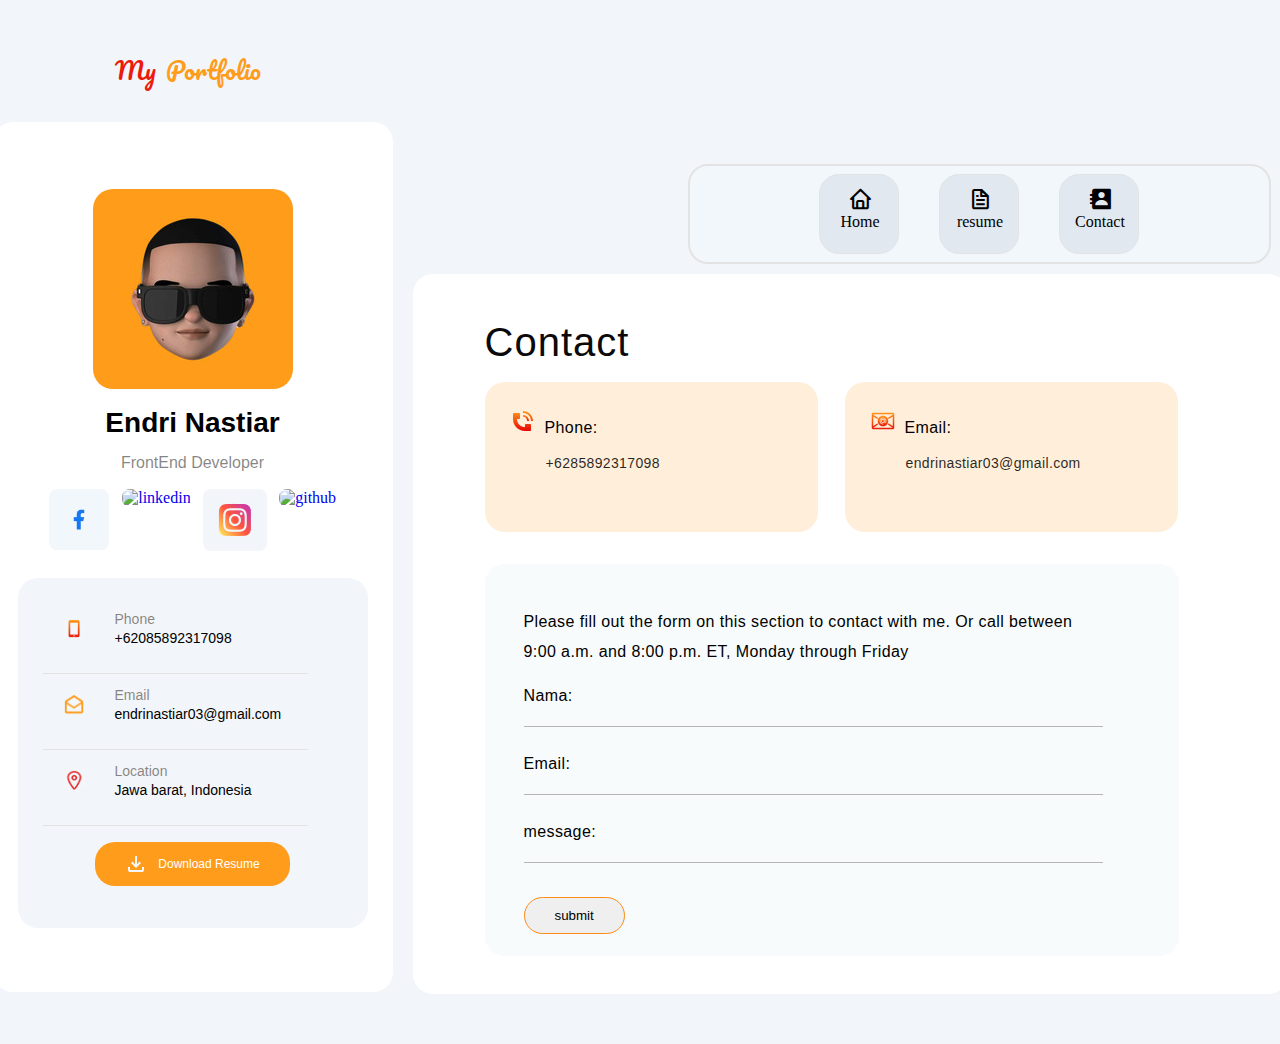
==== contact.html @ 96a0097b "all/clear" ====
<!DOCTYPE html>
<html lang="en">
<head>
    <meta charset="UTF-8">
    <meta name="viewport" content="width=device-width, initial-scale=1.0">
    <title>Endri Nastiar</title>

    <link href='https://unpkg.com/boxicons@2.1.4/css/boxicons.min.css' rel='stylesheet'>

    <link rel="preconnect" href="https://fonts.googleapis.com">
    <link rel="preconnect" href="https://fonts.gstatic.com" crossorigin>
    <link href="https://fonts.googleapis.com/css2?family=Pacifico&display=swap" rel="stylesheet">

    <link rel="stylesheet" href="style.css">
</head>
<body>
    <header class="head">
        <h1 class="logo">My<span>Portfolio</span></h1>
    </header>




    <main>
        <aside class="sidebar">
            <div class="sidebar-content">
                <figure class="profile-images">
                    <img class="my-images" src="./assets/images/my-avatar.jpg" alt="Endri Nastiar">
                </figure>

                <button class="info-button">Show Contact</button>


                <div class="info-content">
                    <h1 class="nama">Endri Nastiar</h1>
                    <p class="tittle">FrontEnd Developer</p>

                    <div class="sosmed-icon">
                        <a href="#"><img src="./assets/images/face.png" alt="facebook"></a>
                        <a href="#"><img src="./assets/images/linkedin.png" alt="linkedin"></a>
                        <a href="#"><img src="./assets/images/instagram1.png" alt="twitter"></a>
                        <a href="#"><img src="./assets/images/github.png" alt="github"></a>
                    </div>




                    <div class="sidebar-info">
                        <div class="contact-card">
                            <div class="contact-icon">
                                <img src="./assets/images/phone-icon.png" alt="phone">
                            </div>

                            <div class="contact-tittle">
                                <span>Phone</span>
                                <h5>+62085892317098</h5>
                            </div>
                        </div>



                        <div class="contact-card">
                            <div class="contact-icon">
                                <img src="./assets/images/email-icon.png" alt="email">
                            </div>

                            <div class="contact-tittle">
                                <span>Email</span>
                                <h5>endrinastiar03@gmail.com</h5>
                            </div>
                        </div>


                        <div class="contact-card">
                            <div class="contact-icon">
                                <img src="./assets/images/location-icon.png" alt="location">
                            </div>

                            <div class="contact-tittle">
                                <span>Location</span>
                                <h5>Jawa barat, Indonesia </h5>
                            </div>
                        </div>

                        <button class="sidebar-button"><img src="./assets/images/download.svg" alt="">Download
                            Resume</button>

                    </div>
                </div>
            </div>
        </aside>






        <div class="main-content">



            <nav class="navbar active">
                <div class="navbar-button">
                    <div class="navbar-item active">
                        <a href="index.html" class="navbar-link active">
                            <div class="nav-img"><i class='bx bx-home bx-sm'></i>Home</div>
                           
                        </a>
                    </div>
                    <div class="navbar-item">
                        <a href="resume.html" class="navbar-link">
                            <div class="nav-img"><i class='bx bx-file bx-sm'></i>resume</div>
                        </a>
                    </div>
                    <div class="navbar-item" class="navbar-link">
                        <a href="contact.html" class="navbar-link">
                            <div class="nav-img"><i class='bx bxs-contact bx-sm'></i>Contact</div>
                          </a>
                        
                    </div>
                </div>
            </nav>


           


            <section class="section-contact" id="contact">
                <div class="contact">
                    <div class="contact-all">
                        <h2 class="contact-head">Contact</h2>


                        <div class="contact-content">
                            <div class="contact-no-email">
                                <div class="contact-info">
                                    <h3 class="contact-tittle"><img src="./assets/images/number.svg" alt="">Phone:</h3>
                                    <p>+6285892317098</p>
                                </div>
                                <div class="contact-info">
                                    <h3 class="contact-tittle"><img src="./assets/images/contact-email.svg" alt="">Email:</h3>
                                    <p>endrinastiar03@gmail.com</p>
                                </div>
                            </div>
                        </div>
                        <div class="k-form">
                            <div class="contact-form">
                            <p>Please fill out the form on this section to contact with me. Or call between 9:00 a.m. and 8:00 p.m. ET, Monday through Friday</p>
                                <div class="formulir">
                                <p>Nama: </p>
                                <input class="form-input" type="text" name=""  id="">
                               
                                </div>
                                <div class="formulir">
                                    <p>Email: </p>
                                    <input class="form-input" type="text" name=""  id="">
                                   
                                    </div>
                                    <div class="formulir">
                                        <p>message: </p>
                                        <input class="form-input" type="text" name=""  id="">
                                     </div>

                                     <div class="but">
                                     <button class="submit">submit</button>
                                    </div>
                            </div>
                        </div>

                    </div>
                    
                </div>
            </section>
        </div>
    </main>

</body>
</html>
---- style.css ----
:root {

    /* color */

    --bg: #f2f5f9;
    --primary: #ff9c1a;
    --second: #ec1b09;
    --bgwhite: #fff;
    --abu: #E3E3E3;
    --title: #0B090980;




    /* font */

    --ff--poppins: 'poppins', sans-serif;
    --ff--raleway: 'raleway', sans-serif;

}

* {
    margin: 0;
    padding: 0;
    top: 0;
    box-sizing: border-box;
    outline: none;
    border: none;
    text-decoration: none;
}


body {
    background: var(--bg);
}

.head {
    display: flex;
    height: 104px;
    justify-content: space-between;
    align-items: center;
    flex-shrink: 0;
    margin: 18px 115px 0px;
    padding: 44px 0px;
}

.logo {
    display: flex;
    padding: 20px 0px;
    align-items: center;
    gap: 10px;
    font-size: 24px;
    font-weight: 400;
    line-height: normal;
    font-style: normal;
    font-family: pacifico;
    color: var(--second);
}

.head span {
    color: var(--primary);

}

main {
    margin-inline: auto;
    display: flex;
    justify-content: center;
    align-items: stretch;
    gap: 20px;
    margin-bottom: 50px;
    margin-left: 100px;
    margin-right: 100px;
}

/* SIDEBAR */
.info-button {
    display: none;
}

.sidebar {
    display: flex;
    background: var(--bgwhite);
    width: 400px;
    padding: 64px;
    border-radius: 20px;
    height: 870px;
    position: relative;
    justify-content: flex-start;
    align-items: center;
    flex-direction: column;
}

.profile-images {
    text-align: center;
}

.profile-images img {
    border-radius: 20px;
    margin-top: 3px;
    height: 200px;
}

.info-content {
    display: flex;
    flex-direction: column;
    justify-content: flex-start;
    align-items: center;
    width: 100%;
}

.info-content .nama {
    font-size: 28px;
    padding-top: 14px;
    font-family: var(--ff--raleway);
    font-style: normal;
}

.info-content .tittle {
    color: rgba(11, 9, 9, 0.50);
    font-family: var(--ff--raleway);
    font-size: 16px;
    padding: 4px 0px;
    line-height: 40px;
    font-weight: 500;

}


.sosmed-icon {
    display: inline-flex;
    align-items: flex-start;
    gap: 9px;
    margin-bottom: 22px;
}

.sosmed-icon a {
    padding: 1.65px;
    flex-direction: column;
    align-items: start;
    gap: 8px;
}

.sosmed-icon a img {
    border-radius: 8px;
}

.sidebar-info {
    background: var(--bg);
    padding: 20px 25px;
    border-radius: 20px;
    width: 350px;
    height: 350px;
    flex-shrink: 0;

}

.contact-card {
    display: inline-flex;
    align-items: center;
    gap: 10px;
    width: 265px;
    border-bottom: 1px solid var(--abu);
    align-items: center;
    padding-bottom: 14px;
}

.contact-icon {
    padding: 20px;
    display: flex;
    align-items: flex-start;
    gap: 10px;

}

.contact-icon img {
    width: 22px;
    height: 21px;
}

.contact-tittle {
    padding: 5px 0px;
    display: flex;
    flex-direction: column;
    align-items: flex-start;

}

.contact-tittle span {
    color: rgba(26, 16, 3, 0.50);
    font-family: var(--ff--raleway);
    font-size: 14px;
    font-style: normal;
}

.contact-tittle h5 {
    color: #000;
    font-family: var(--ff--raleway);
    font-size: 14px;
    font-style: normal;
    font-weight: 540;
    line-height: 20px;
}



.sidebar-button {
    display: inline-flex;
    padding: 10px 20px;
    justify-content: center;
    align-items: center;
    gap: 10px;
    border-radius: 20px;
    background: #FF9C1B;
    color: var(--bgwhite);
    margin: 16px 52px;
    border: none;
    font-size: 12px;
    width: 65%;
}


/* NAVBAR        */
.main-content {}

.navbar {
    position: absolute;
    background: #F2F7FC;
    width: 583px;
    height: 100px;
    display: flex;
    justify-content: center;
    align-items: center;
    margin-top: 164px;
    margin-left: 275px;
    border-radius: 20px;
    border: 2px solid var(--abu);

}







.navbar-button {
    display: flex;
    gap: 40px;
    justify-content: center;
    align-items: center;
    text-align: center;

}

.navbar-item {
    height: 80px;
    width: 80px;
    border-radius: 20px;
    background: #E1E8EF;
    border: 1px solid var(--abu);
    row-gap: 25rem;
    text-align: center;
}


.nav-img {
    display: flex;
    flex-direction: column;
    height: 80px;
    width: 80px;
    padding-top: 13px;
    text-align: center;
    color: #000;
}


.nav-img:hover {
    color: var(--bgwhite);
}


.navbar-item:hover {
    background: var(--primary);
}







.section-home {
    justify-content: center;
    align-items: center;
    width: 875px;

    display: block;

}

.homeee {
    height: 720px;
    background: var(--bgwhite);
    border-radius: 20px;

}


.home {
    padding-left: 73px;
    padding-right: 65px;
    
    margin-top: 152px;

}

.home-tittle {
    color: #0B0909;
    font-family: var(--ff--poppins);
    font-size: 40px;
    font-style: normal;
    font-weight: 520;
    line-height: 40px;
    letter-spacing: 1px;
    padding-top: 38px;
}

.home p {
    padding-top: 24px;
    color: #000;
    font-family: var(--ff--raleway);
    font-size: 16px;
    font-style: normal;
    font-weight: 500;
    line-height: 30px;
}

.service {
    padding-left: 73px;
    padding-top: 52px;
    padding-right: 65px;
}

.service-tittle {
    color: #000;
    font-family: var(--ff--poppins);
    font-size: 36px;
    font-style: normal;
    font-weight: 500;
    line-height: 40px;
    letter-spacing: 0.8px;
}

.service-paraf {
    display: flex;
    padding: 28px 0px;
    gap: 61px;
    justify-content: center;
    align-items: center;

}

.strength {
    width: 333px;
    height: 169px;
    border-radius: 20px;
    background: #FFEBD1;
    justify-content: center;
    align-items: center;
    padding: 0px 35px;
}

.web {
    display: flex;
    align-items: center;
    padding-top: 10px;
}

.web img {
    padding-right: 5px;
}

.web h2 {
    font-family: var(--ff--poppins);
    font-size: 24px;
    font-style: normal;
    font-weight: 600;
    line-height: 20px;
}




.strength p {
    color: #000;
    font-family: var(--ff--raleway);
    font-size: 14px;
    font-style: normal;
    font-weight: 400;
    line-height: 20px;
    letter-spacing: 0.35px;
    padding-top: 5px;
}









.section-home {
    /* display: none; */
}


.resume {
    margin-top: 152px;
}

.resume-all {
    background: var(--bgwhite);
    width: 875px;
    height: 720px;
    flex-shrink: 0;
    border-radius: 20px;
    box-shadow: 0px 0px 0px 0px rgba(0, 0, 0, 0.25);
}

.resume-tittle {
    padding-top: 38px;
    padding-left: 72px;
    align-items: center;
    color: #0B0909;
    font-family: var(--ff--poppins);
    font-size: 40px;
    font-style: normal;
    font-weight: 500;
    line-height: 40px;
    letter-spacing: 1px;
}

.resume-head {
    display: flex;
    gap: 60px;
    align-items: center;
    padding-left: 72px;
    padding-top: 23px;
}

.resume-heading {
    color: #000;
    font-family: var(--ff--poppins);
    font-size: 27px;
    font-style: normal;
    font-weight: 500;
    line-height: 46.229px;
}

.resume-img {
    text-align: center;
    align-items: center;
    padding-right: 5px;

}

.resume-content {
    display: flex;
    padding: 20px;
    gap: 9px;
    flex-direction: column;
    align-items: flex-start;

    border-radius: 9px;
    background: #FFE3BF;
    width: 310px;
    height: 115px;
    flex-shrink: 0;
}

.year {
    color: rgba(26, 16, 3, 0.50);
    font-family: var(--ff--raleway);
    font-size: 13.869px;
    font-style: normal;
    font-weight: 400;
    line-height: normal;
}

.resume-content h4 {
    font-family: var(--ff--raleway);
    font-size: 13.869px;
    font-style: normal;
    font-weight: 550;
    line-height: normal;
}

.resume-content p {
    font-family: var(--ff--raleway);
    font-size: 13.869px;
    font-style: normal;
    font-weight: 500;
    line-height: normal;
}


.skills {
    padding-top: 195px;
}

.skills-info {
    display: flex;
    align-items: flex-start;
    width: 875px;
    height: 285px;
    padding-left: 85px;
    gap: 5px;
    border-radius: 0px 0px 8px 8px;
    background: #F8FBFB;

}

.skills-head {
    font-family: var(--ff--poppins);
    font-size: 27.737px;
    font-style: normal;
    font-weight: 500;
    line-height: 46.229px;
    letter-spacing: 0.693px;
}


.skills-logo {
    display: inline-flex;
    column-gap: 40px;
    row-gap: 20px;
    padding-top: 8px;
    flex-wrap: wrap;
    padding-right: 100px;
}

.skills-work {
    display: flex;
    padding: 4px 8px;
    justify-content: center;
    align-items: center;
    border-radius: 8px;
    background: #E1E8EF;
}

.skills-work p {
    font-family: var(--ff--raleway);
    font-size: 12px;
    font-style: normal;
    font-weight: 400;
    line-height: 24px;
    letter-spacing: 0.24px;
}

.section-resume {
    /* display: none; */
}





.contact {
    margin-top: 152px;
}

.contact-all {
    background: var(--bgwhite);
    width: 875px;
    height: 720px;
    flex-shrink: 0;
    border-radius: 20px;
    box-shadow: 0px 0px 0px 0px rgba(0, 0, 0, 0.25);
    padding-top: 28px;
}

.contact-head {
    display: inline-flex;
    align-items: center;
    gap: 32px;
    color: #0B0909;
    font-family: var(--ff--poppins);
    font-size: 40px;
    font-style: normal;
    font-weight: 500;
    line-height: 40px;
    letter-spacing: 1px;
    padding-left: 72px;
    padding-bottom: 20px;
    padding-top: 20px;
}

.contact-no-email {
    display: flex;
    gap: 27px;
    padding-left: 72px;
}

.contact-tittle {
    display: block;

}

.contact-info {
    width: 333px;
    height: 150px;
    flex-shrink: 0;
    border-radius: 20px;
    background: #FFEED9;
    padding-left: 26px;
    padding-top: 22px;
}

.contact-info img {
    padding-right: 10px;
}

.contact-info h3 {
    color: #000;
    font-family: var(--ff--poppins);
    font-size: 16px;
    font-style: normal;
    font-weight: 500;
    line-height: 20px;
    letter-spacing: 0.4px;
}

.contact-info p {
    color: rgba(0, 0, 0, 0.85);
    font-family: var(--ff--poppins);
    font-size: 14px;
    font-style: normal;
    font-weight: 500;
    line-height: 40px;
    letter-spacing: 0.35px;
    padding-left: 35px;
}




.k-form {
    padding-left: 72px;
    padding-top: 32px;
}

.contact-form {
    width: 694px;
    height: 392px;
    border-radius: 20px;
    background: #F8FBFB;
    padding-top: 43px;

    color: #000;
    font-family: var(--ff--poppins);
    font-size: 16px;
    font-style: normal;
    font-weight: 400;
    line-height: 30px;
    letter-spacing: 0.4px;
    align-items: center;
    padding-left: 39px;
    padding-right: 76px;
}

.formulir {
    display: flex;
    flex-direction: column;
    padding-top: 14px;
    padding-bottom: 8px;
}
.form-input {
    background: none;
    border-bottom: 1px solid #B5B5B5;
}

.submit {
    display: inline-flex;
    padding: 10px 30px;
    justify-content: center;
    align-items: center;
    gap: 10px;
    border-radius: 20px;
    border: 1px solid #FD8A18;
}
.but {
    padding-top: 26px;
}






/* responsive */

@media(max-width: 1024px) {
    head {
        top: 0;
        left: 0;
    }

    main {
        display: flex;
        flex-direction: column-reverse;
        margin-left: 0;
        margin-bottom: 0;
        align-items: center;
    }



    .navbar {
        position: fixed;
        right: 0;
        margin-top: 15px;
        width: 40%;
    }
  
    .sidebar {
        display: flex;
        align-items: center;
        width: 920px;
        height: 870px;
        margin-left: 90px ;
        font-size: 1px;
        margin-bottom: 20px;
    }



    .section-home {
        margin-left: 90px;
        width: 920px;
    }
    
    
    .resume-all {
        margin-left: 90px;
        width: 920px;
    }
    .skills-info {
        width: 920px;
    }

    .contact-all {
        margin-left: 90px;
        width: 920px;
    }
}


@media(max-width: 767px) {
    .head {
        width: 0%;
    }

    main {
        width: 100%;
        
    }

    .navbar {
        right: 0;
        width: 400px;
        height: 100px;
        font-size: 15px;
        background: none;
        backdrop-filter: blur(5px);
        border: 1px solid var(--abu);
    }
   
    .sidebar {
        width: 600px;
        margin-left: 0;
        margin-bottom: 20px;
    }
    .section-home {
        width: 600px;
        height: 900px;
        margin-left: 0;
    }

    .homeee  {
        height: 830px;
    }
    .service-paraf {
        display: flex;
        flex-wrap: wrap;
    }
    .resume-all {
        width: 600px;
        height: 900px;
        margin-left: 0;
    }
    .resume-all {
        padding-top: 20px;
    }
    .resume-head {
        flex-wrap: wrap;

    }
 
    .skills-info {
        width: 600px;
        height: 225px;
    }

    .contact-all {
        width: 600px;
        margin-left: 0;
        height: 950px;
    }
    .contact-no-email {
        display: flex;
        flex-wrap: wrap;
    }
    .contact-form {
        width: 450px;
        height: 460px;
    }
}

@media(max-width:599px) {
    .head {
        margin: 0;
        padding-top: 130px;
    }
    main {
        width: 100%;
        padding: 0;
        margin: 0;
    }
    .navbar {
        width: 275px;
        backdrop-filter: blur(1px);
        border: 1px solid rgb(224, 219, 214);

    }
    .navbar-item {
        width: 30px;
        background: none;
        border: none;
        left: 0;
    }
   

    .navbar-item:hover {
        background: none ;
    }

    .sidebar {
        width: 285px;
    }
    .section-home {
        width: 285px;
        height: 1550px;
    }
    .homeee {
        height: 1400px;
    }
    .home {
        font-size: 2px;
    }
    .strength {
        height: 300px;
    }
    .resume-all {
        width: 285px;
        height: 1020px;
    }
    .resume-tittle {
        padding: 20px;

    }
    .resume-head {
        padding: 10px;
    }
    .resume-content {
        width: 200px;
    }

    .skills-info {
        width: 285px;
        display: flex;
        flex-wrap: wrap;
        padding: 2px;
        height: 330px;
    }

    .contact-all {
        width: 285px;
    }
    .contact-head {
        padding: 0;
    }
    .contact-no-email {
        padding: 0;
    }
    .contact-info {
        width: 281px;
    }
    .k-form {
        width: 285px;
        padding: 0;
    }
    .contact-form {
        width: 285px;
    }
}
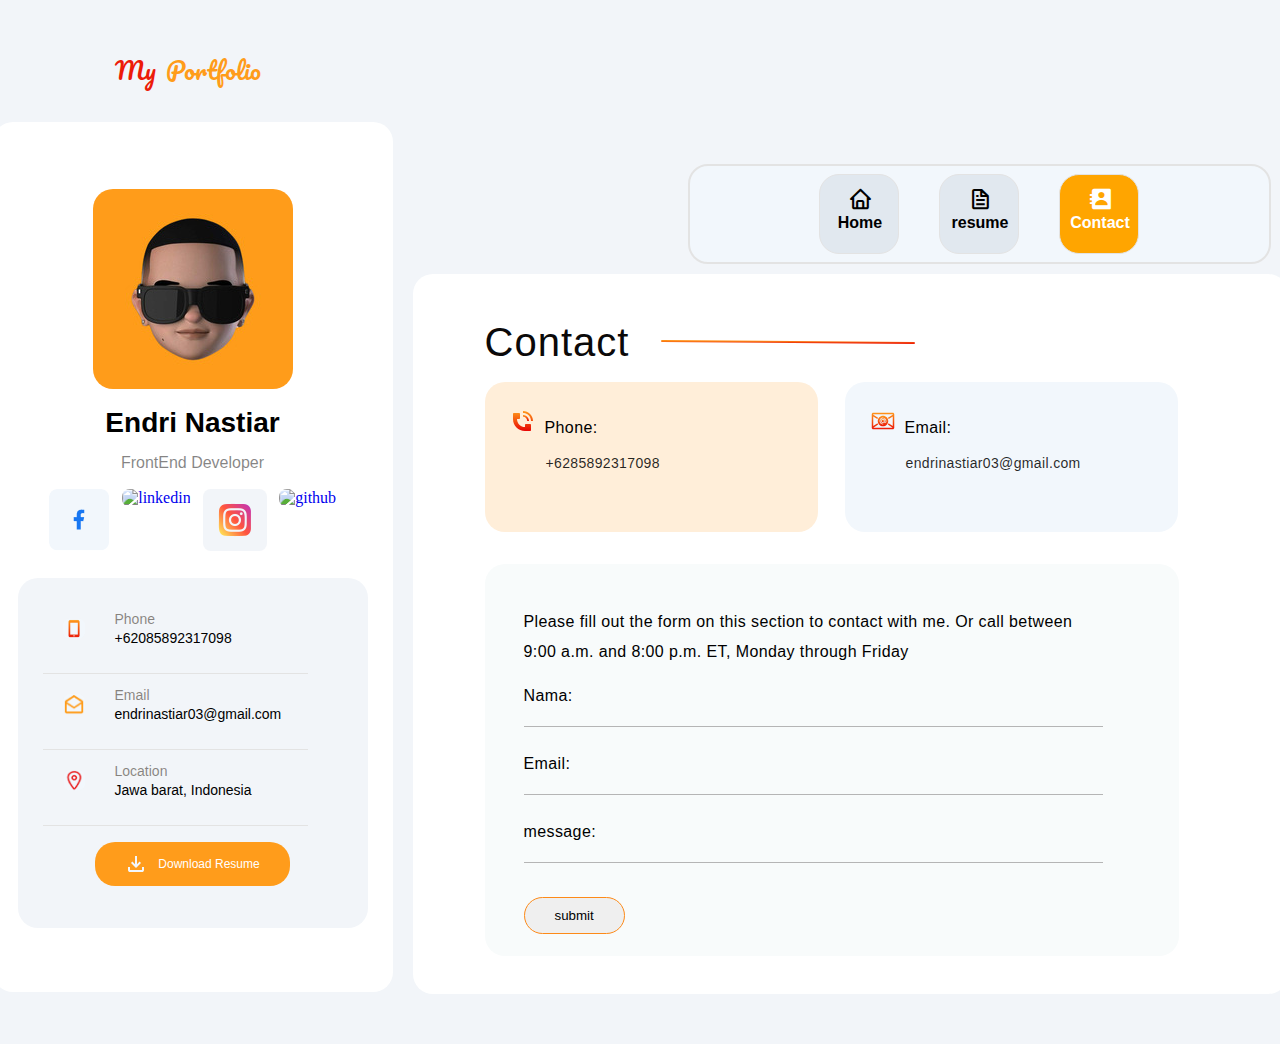
==== commit 30ab41f6: "fix/all" ====
--- a/contact.html
+++ b/contact.html
@@ -99,25 +99,27 @@
 
 
 
-            <nav class="navbar active">
+            <nav class="navbar">
                 <div class="navbar-button">
-                    <div class="navbar-item active">
-                        <a href="index.html" class="navbar-link active">
-                            <div class="nav-img"><i class='bx bx-home bx-sm'></i>Home</div>
-                           
-                        </a>
+                    
+                    <a href="index.html" class="navbar-link active">
+                    <div class="navbar-item">
+                        <div class="nav-img "><i class='bx bx-home bx-sm'></i>Home</div>
                     </div>
-                    <div class="navbar-item">
-                        <a href="resume.html" class="navbar-link">
+                    </a>
+
+                    <a href="resume.html" class="navbar-link">
+                        <div class="navbar-item">
                             <div class="nav-img"><i class='bx bx-file bx-sm'></i>resume</div>
-                        </a>
-                    </div>
-                    <div class="navbar-item" class="navbar-link">
-                        <a href="contact.html" class="navbar-link">
+
+                        </div>
+                    </a>
+                    <a href="contact.html" class="navbar-link">
+                        <div class="navbar-item active">
+
                             <div class="nav-img"><i class='bx bxs-contact bx-sm'></i>Contact</div>
-                          </a>
-                        
-                    </div>
+                        </div>
+                    </a>
                 </div>
             </nav>
 
@@ -125,10 +127,10 @@
            
 
 
-            <section class="section-contact" id="contact">
+            <div class="section-contact" id="contact">
                 <div class="contact">
                     <div class="contact-all">
-                        <h2 class="contact-head">Contact</h2>
+                        <h2 class="contact-head">Contact<img src="./assets/images/Line5.svg" alt=""></h2>
 
 
                         <div class="contact-content">
@@ -137,7 +139,7 @@
                                     <h3 class="contact-tittle"><img src="./assets/images/number.svg" alt="">Phone:</h3>
                                     <p>+6285892317098</p>
                                 </div>
-                                <div class="contact-info">
+                                <div class="contact-info img2">
                                     <h3 class="contact-tittle"><img src="./assets/images/contact-email.svg" alt="">Email:</h3>
                                     <p>endrinastiar03@gmail.com</p>
                                 </div>
@@ -170,7 +172,7 @@
                     </div>
                     
                 </div>
-            </section>
+            </div>
         </div>
     </main>
 
--- a/style.css
+++ b/style.css
@@ -221,7 +221,7 @@
 
 
 /* NAVBAR        */
-.main-content {}
+
 
 .navbar {
     position: absolute;
@@ -251,6 +251,7 @@
     align-items: center;
     text-align: center;
 
+
 }
 
 .navbar-item {
@@ -261,6 +262,11 @@
     border: 1px solid var(--abu);
     row-gap: 25rem;
     text-align: center;
+    color: #000;
+    font-family: var(--ff--raleway);
+    font-style: normal;
+    font-weight: 600;
+    line-height: 20px;
 }
 
 
@@ -271,17 +277,15 @@
     width: 80px;
     padding-top: 13px;
     text-align: center;
-    color: #000;
-}
-
-
-.nav-img:hover {
-    color: var(--bgwhite);
-}
-
-
-.navbar-item:hover {
-    background: var(--primary);
+}
+
+
+
+
+
+.navbar-item.active {
+    color: white;
+    background: orange;
 }
 
 
@@ -310,7 +314,7 @@
 .home {
     padding-left: 73px;
     padding-right: 65px;
-    
+
     margin-top: 152px;
 
 }
@@ -325,7 +329,7 @@
     letter-spacing: 1px;
     padding-top: 38px;
 }
-
+.home-tittle img{margin-bottom: 12px;}
 .home p {
     padding-top: 24px;
     color: #000;
@@ -370,7 +374,9 @@
     align-items: center;
     padding: 0px 35px;
 }
-
+.strength.img2 {
+    background: #F2F7FC;
+}
 .web {
     display: flex;
     align-items: center;
@@ -411,9 +417,7 @@
 
 
 
-.section-home {
-    /* display: none; */
-}
+
 
 
 .resume {
@@ -441,6 +445,7 @@
     line-height: 40px;
     letter-spacing: 1px;
 }
+.resume-tittle img{margin-bottom: 12px;}
 
 .resume-head {
     display: flex;
@@ -479,6 +484,9 @@
     height: 115px;
     flex-shrink: 0;
 }
+.resume-content.img2 {
+    background: #FFEED9;
+}
 
 .year {
     color: rgba(26, 16, 3, 0.50);
@@ -514,7 +522,7 @@
     display: flex;
     align-items: flex-start;
     width: 875px;
-    height: 285px;
+    height: 263px;
     padding-left: 85px;
     gap: 5px;
     border-radius: 0px 0px 8px 8px;
@@ -559,10 +567,6 @@
     letter-spacing: 0.24px;
 }
 
-.section-resume {
-    /* display: none; */
-}
-
 
 
 
@@ -617,6 +621,9 @@
     padding-left: 26px;
     padding-top: 22px;
 }
+.contact-info.img2 {
+    background: #F2F7FC;
+}
 
 .contact-info img {
     padding-right: 10px;
@@ -676,6 +683,7 @@
     padding-top: 14px;
     padding-bottom: 8px;
 }
+
 .form-input {
     background: none;
     border-bottom: 1px solid #B5B5B5;
@@ -690,6 +698,7 @@
     border-radius: 20px;
     border: 1px solid #FD8A18;
 }
+
 .but {
     padding-top: 26px;
 }
@@ -723,13 +732,13 @@
         margin-top: 15px;
         width: 40%;
     }
-  
+
     .sidebar {
         display: flex;
         align-items: center;
         width: 920px;
         height: 870px;
-        margin-left: 90px ;
+        margin-left: 90px;
         font-size: 1px;
         margin-bottom: 20px;
     }
@@ -740,12 +749,13 @@
         margin-left: 90px;
         width: 920px;
     }
-    
-    
+
+
     .resume-all {
         margin-left: 90px;
         width: 920px;
     }
+
     .skills-info {
         width: 920px;
     }
@@ -764,7 +774,7 @@
 
     main {
         width: 100%;
-        
+
     }
 
     .navbar {
@@ -776,38 +786,43 @@
         backdrop-filter: blur(5px);
         border: 1px solid var(--abu);
     }
-   
+
     .sidebar {
         width: 600px;
         margin-left: 0;
         margin-bottom: 20px;
     }
+
     .section-home {
         width: 600px;
         height: 900px;
         margin-left: 0;
     }
 
-    .homeee  {
+    .homeee {
         height: 830px;
     }
+
     .service-paraf {
         display: flex;
         flex-wrap: wrap;
     }
+
     .resume-all {
         width: 600px;
         height: 900px;
         margin-left: 0;
     }
+
     .resume-all {
         padding-top: 20px;
     }
+
     .resume-head {
         flex-wrap: wrap;
 
     }
- 
+
     .skills-info {
         width: 600px;
         height: 225px;
@@ -818,10 +833,12 @@
         margin-left: 0;
         height: 950px;
     }
+
     .contact-no-email {
         display: flex;
         flex-wrap: wrap;
     }
+
     .contact-form {
         width: 450px;
         height: 460px;
@@ -832,57 +849,87 @@
     .head {
         margin: 0;
         padding-top: 130px;
-    }
+        padding-bottom: 0px;
+    }
+
     main {
-        width: 100%;
+        max-width: 100%;
         padding: 0;
         margin: 0;
     }
+
     .navbar {
         width: 275px;
         backdrop-filter: blur(1px);
         border: 1px solid rgb(224, 219, 214);
 
     }
+
     .navbar-item {
         width: 30px;
         background: none;
         border: none;
         left: 0;
     }
-   
-
-    .navbar-item:hover {
-        background: none ;
+
+
+    .navbar-item.active {
+        background: none;
+        color: var(--primary);
     }
 
     .sidebar {
         width: 285px;
     }
+    
+    .sosmed-icon {
+        padding-left: 0px;
+        margin-left: 0px;
+    }
+
     .section-home {
         width: 285px;
         height: 1550px;
-    }
+        margin: 0px;
+        padding: 0px;
+    }
+
     .homeee {
         height: 1400px;
-    }
+
+    }
+
     .home {
-        font-size: 2px;
+        padding-left: 10px;
+    }
+    .home-tittle {
+        font-size: 30px;
+    }
+    .home p {
+        font-size: 12px;
+        padding-left: 10px;
     }
     .strength {
         height: 300px;
     }
+    .service-tittle {
+        font-size: 26px;
+    }
+
     .resume-all {
         width: 285px;
         height: 1020px;
     }
+
     .resume-tittle {
         padding: 20px;
 
     }
+
     .resume-head {
         padding: 10px;
     }
+
     .resume-content {
         width: 200px;
     }
@@ -893,25 +940,41 @@
         flex-wrap: wrap;
         padding: 2px;
         height: 330px;
-    }
-
+        padding-left: 20px;
+    }
+    .contact {
+    }
     .contact-all {
         width: 285px;
     }
+
     .contact-head {
         padding: 0;
-    }
+        display: flex;
+        flex-direction: column;
+        margin-bottom: 20px;
+    }
+
     .contact-no-email {
         padding: 0;
     }
+    .contact-tittle {
+    }
+
     .contact-info {
         width: 281px;
-    }
+
+    }
+
     .k-form {
         width: 285px;
         padding: 0;
-    }
+
+    }
+
     .contact-form {
         width: 285px;
+        font-size: 10px;
+
     }
 }